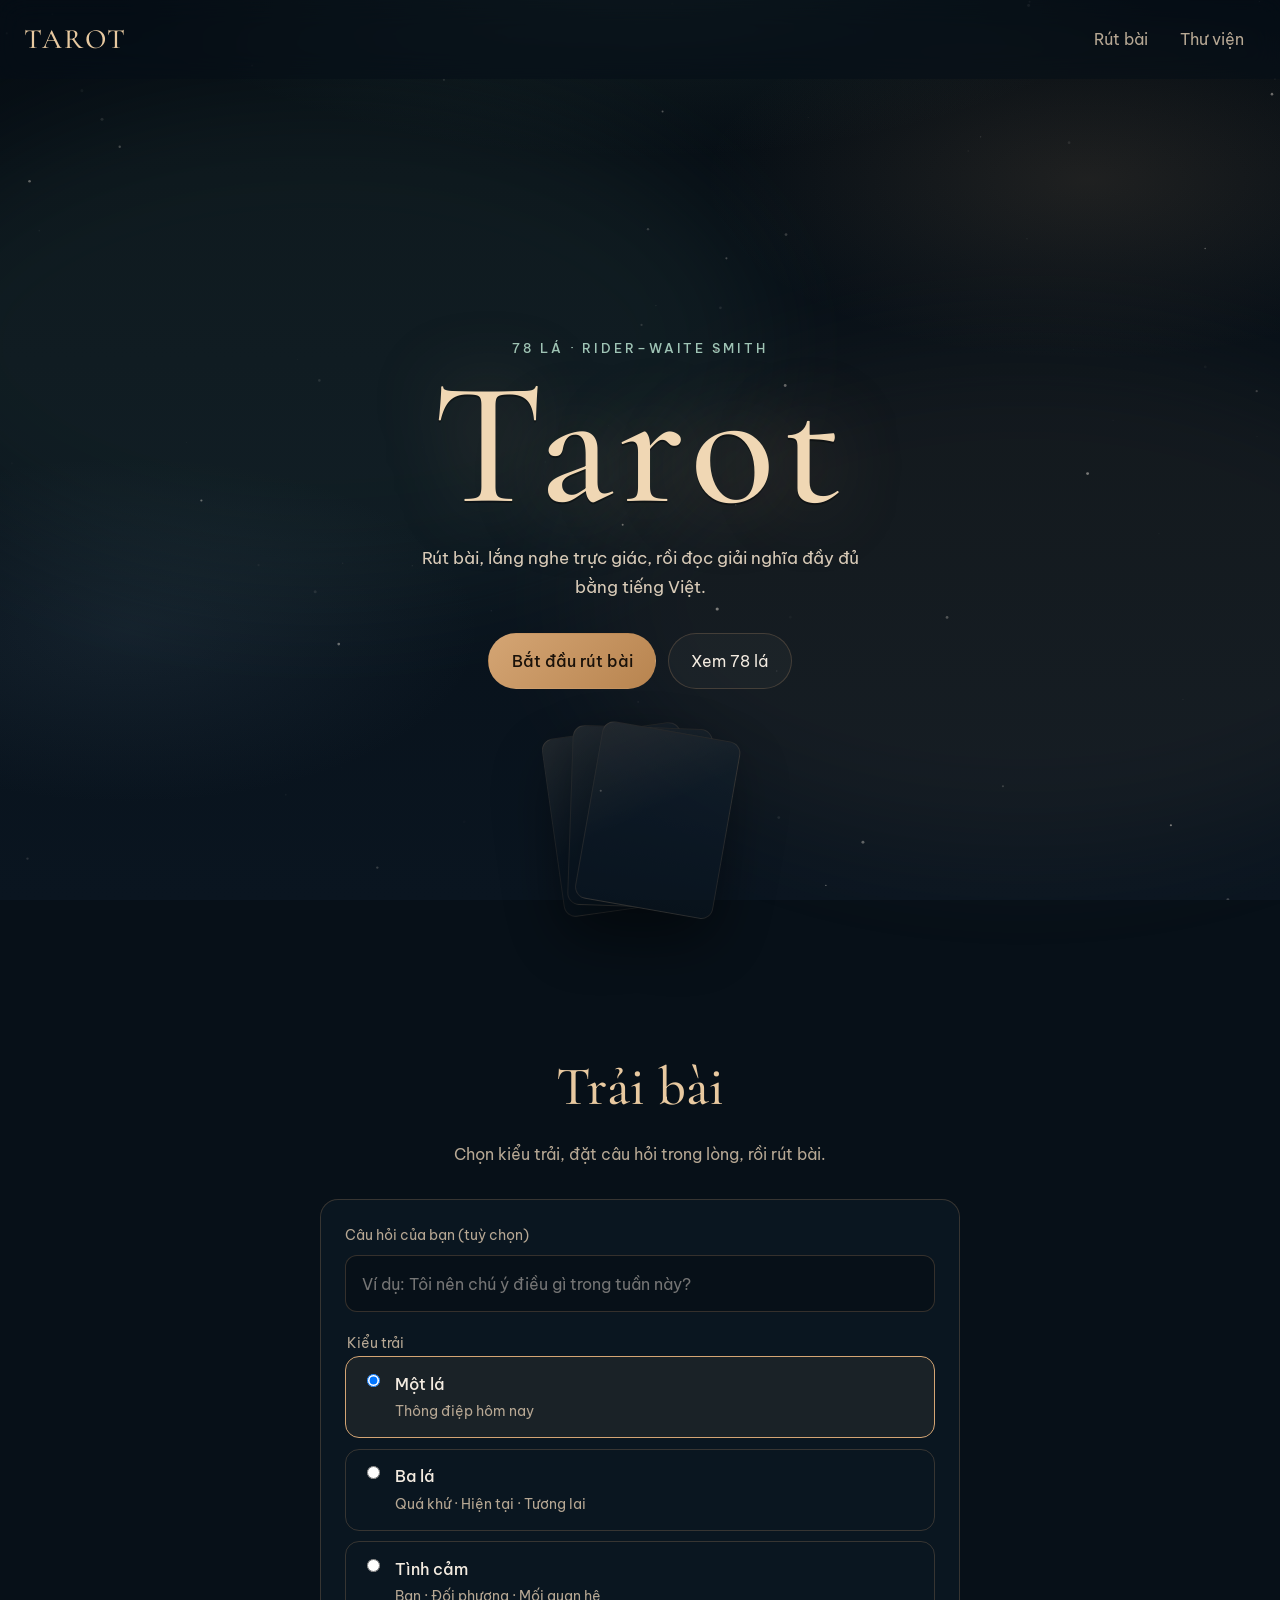
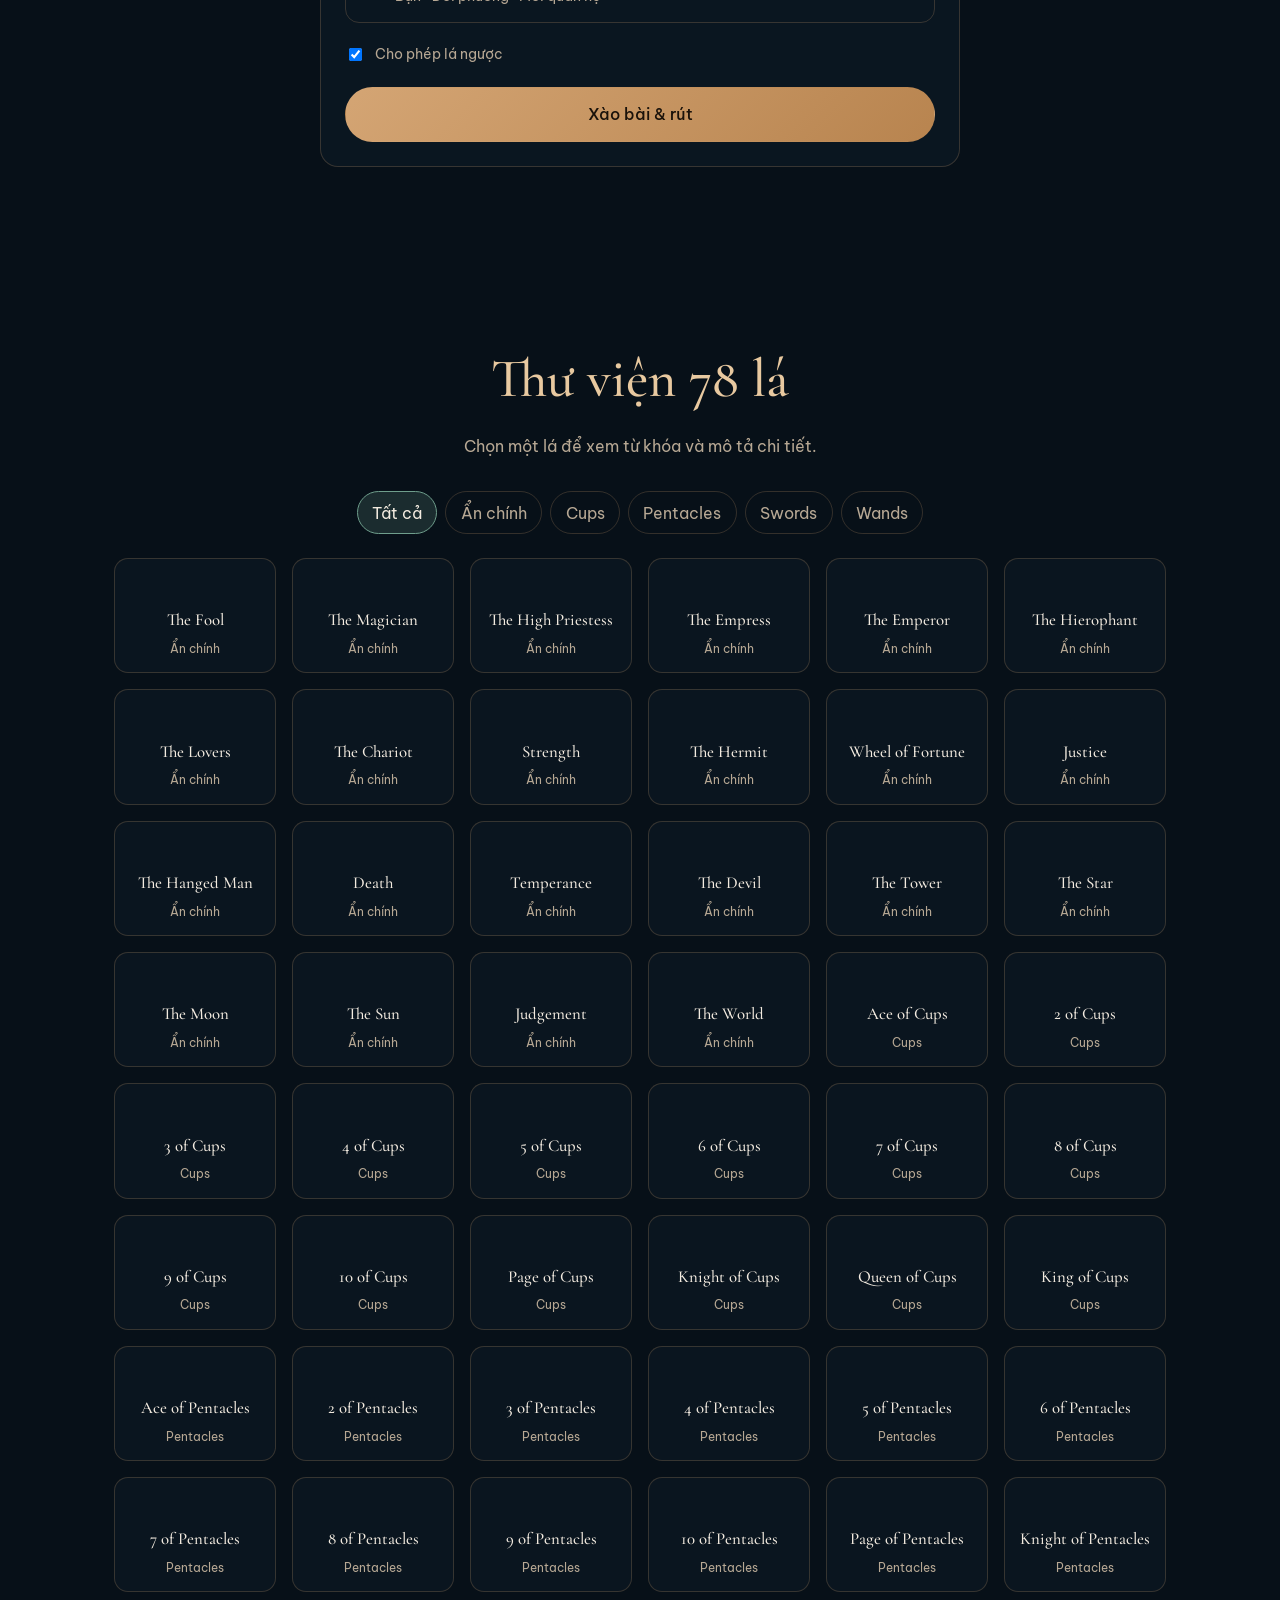
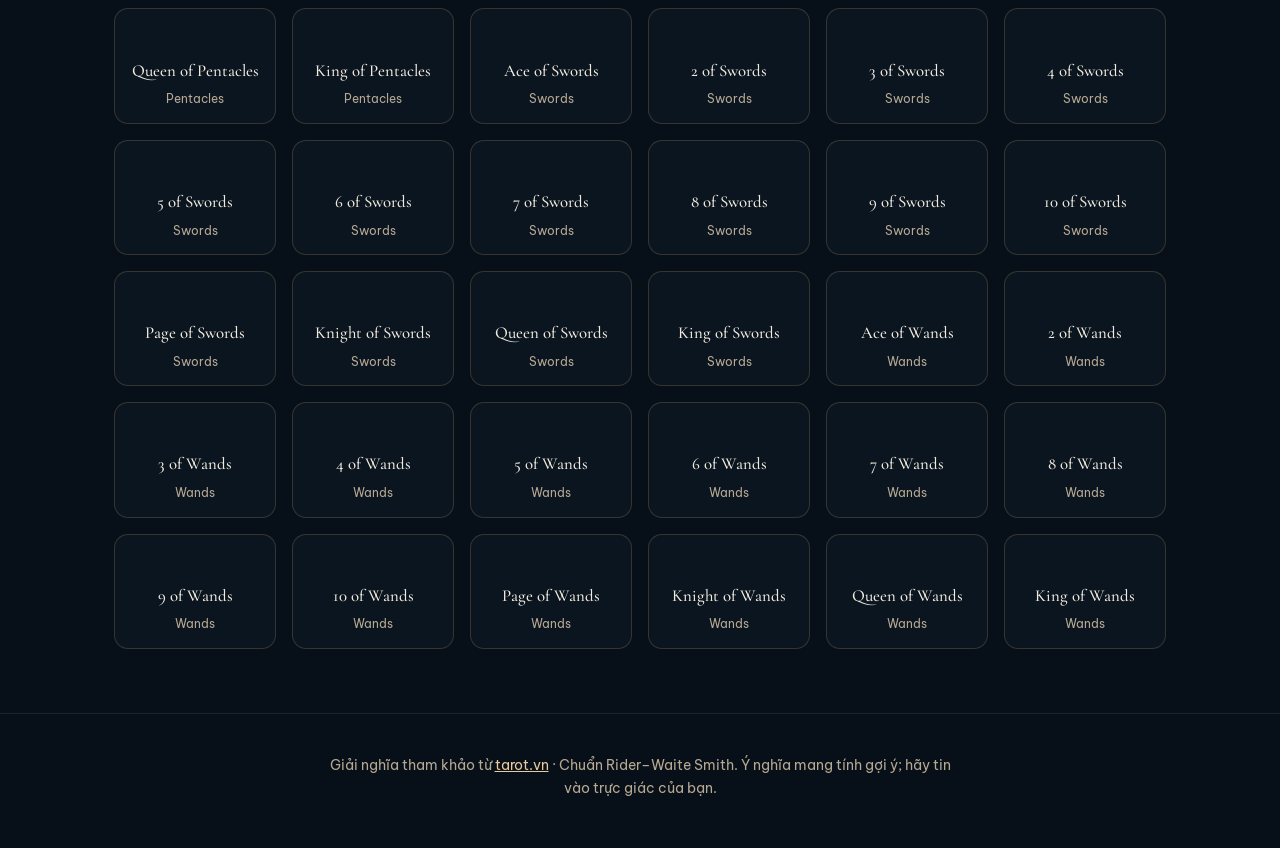
==== public/index.html @ 419d76ab "Add Tarot draw app with Vietnamese meanings from tarot.vn Static site for 1/3-card and love spreads," ====
<!DOCTYPE html>
<html lang="vi">
  <head>
    <meta charset="UTF-8" />
    <meta name="viewport" content="width=device-width, initial-scale=1" />
    <title>Tarot — Rút Bài & Giải Nghĩa</title>
    <meta
      name="description"
      content="Rút bài Tarot trực tuyến và xem giải nghĩa 78 lá theo chuẩn Rider–Waite, tiếng Việt."
    />
    <link rel="preconnect" href="https://fonts.googleapis.com" />
    <link rel="preconnect" href="https://fonts.gstatic.com" crossorigin />
    <link
      href="https://fonts.googleapis.com/css2?family=Be+Vietnam+Pro:ital,wght@0,300;0,400;0,500;0,600;1,400&family=Cormorant+Garamond:ital,wght@0,400;0,500;0,600;1,400;1,500&display=swap"
      rel="stylesheet"
    />
    <link rel="stylesheet" href="./styles.css" />
  </head>
  <body>
    <div class="atmosphere" aria-hidden="true">
      <div class="mist mist-a"></div>
      <div class="mist mist-b"></div>
      <canvas id="stars" class="stars"></canvas>
    </div>

    <header class="site-header">
      <a class="brand" href="#">Tarot</a>
      <nav class="nav">
        <button type="button" class="nav-link" data-scroll="draw">Rút bài</button>
        <button type="button" class="nav-link" data-scroll="meanings">Thư viện</button>
      </nav>
    </header>

    <main>
      <section class="hero" id="top">
        <p class="hero-kicker">78 lá · Rider–Waite Smith</p>
        <h1 class="hero-brand">Tarot</h1>
        <p class="hero-lead">
          Rút bài, lắng nghe trực giác, rồi đọc giải nghĩa đầy đủ bằng tiếng Việt.
        </p>
        <div class="hero-actions">
          <button type="button" class="btn btn-primary" data-scroll="draw">
            Bắt đầu rút bài
          </button>
          <button type="button" class="btn btn-ghost" data-scroll="meanings">
            Xem 78 lá
          </button>
        </div>
        <div class="hero-deck" aria-hidden="true">
          <span class="deck-card c1"></span>
          <span class="deck-card c2"></span>
          <span class="deck-card c3"></span>
        </div>
      </section>

      <section class="draw-section" id="draw">
        <div class="section-head">
          <h2>Trải bài</h2>
          <p>Chọn kiểu trải, đặt câu hỏi trong lòng, rồi rút bài.</p>
        </div>

        <form class="draw-form" id="draw-form">
          <label class="field">
            <span>Câu hỏi của bạn (tuỳ chọn)</span>
            <input
              type="text"
              id="question"
              name="question"
              placeholder="Ví dụ: Tôi nên chú ý điều gì trong tuần này?"
              autocomplete="off"
            />
          </label>

          <fieldset class="spread-picker">
            <legend>Kiểu trải</legend>
            <label class="spread-option">
              <input type="radio" name="spread" value="1" checked />
              <span>
                <strong>Một lá</strong>
                <em>Thông điệp hôm nay</em>
              </span>
            </label>
            <label class="spread-option">
              <input type="radio" name="spread" value="3" />
              <span>
                <strong>Ba lá</strong>
                <em>Quá khứ · Hiện tại · Tương lai</em>
              </span>
            </label>
            <label class="spread-option">
              <input type="radio" name="spread" value="love" />
              <span>
                <strong>Tình cảm</strong>
                <em>Bạn · Đối phương · Mối quan hệ</em>
              </span>
            </label>
          </fieldset>

          <label class="toggle">
            <input type="checkbox" id="allow-reversed" checked />
            <span>Cho phép lá ngược</span>
          </label>

          <button type="submit" class="btn btn-primary btn-wide" id="draw-btn">
            Xào bài & rút
          </button>
        </form>

        <div class="reading" id="reading" hidden>
          <div class="reading-meta">
            <p class="reading-question" id="reading-question"></p>
            <button type="button" class="btn btn-ghost" id="redraw-btn">Rút lại</button>
          </div>
          <div class="cards-row" id="cards-row"></div>
          <div class="interpretation" id="interpretation"></div>
        </div>
      </section>

      <section class="library-section" id="meanings">
        <div class="section-head">
          <h2>Thư viện 78 lá</h2>
          <p>Chọn một lá để xem từ khóa và mô tả chi tiết.</p>
        </div>
        <div class="library-filters">
          <button type="button" class="chip active" data-filter="all">Tất cả</button>
          <button type="button" class="chip" data-filter="major">Ẩn chính</button>
          <button type="button" class="chip" data-filter="Cups">Cups</button>
          <button type="button" class="chip" data-filter="Pentacles">Pentacles</button>
          <button type="button" class="chip" data-filter="Swords">Swords</button>
          <button type="button" class="chip" data-filter="Wands">Wands</button>
        </div>
        <div class="library-grid" id="library-grid"></div>
      </section>
    </main>

    <dialog class="card-dialog" id="card-dialog">
      <div class="dialog-inner" id="dialog-inner"></div>
      <form method="dialog">
        <button class="dialog-close" aria-label="Đóng">×</button>
      </form>
    </dialog>

    <footer class="site-footer">
      <p>
        Giải nghĩa tham khảo từ
        <a href="https://tarot.vn/giai-y-nghia-78-la-bai-tarot/" target="_blank" rel="noopener"
          >tarot.vn</a
        >
        · Chuẩn Rider–Waite Smith. Ý nghĩa mang tính gợi ý; hãy tin vào trực giác của bạn.
      </p>
    </footer>

    <script src="./app.js" type="module"></script>
  </body>
</html>
---- public/styles.css ----
:root {
  --bg: #071018;
  --bg-elevated: #0d1a24;
  --ink: #f3ebe0;
  --ink-muted: #b7a894;
  --gold: #d4a574;
  --gold-soft: #e8c9a0;
  --jade: #6f9e8c;
  --line: rgba(212, 165, 116, 0.22);
  --danger: #c47a6a;
  --shadow: 0 24px 60px rgba(0, 0, 0, 0.45);
  --font-display: "Cormorant Garamond", Georgia, serif;
  --font-body: "Be Vietnam Pro", system-ui, sans-serif;
  --radius: 18px;
}

*,
*::before,
*::after {
  box-sizing: border-box;
}

html {
  scroll-behavior: smooth;
}

body {
  margin: 0;
  min-height: 100vh;
  color: var(--ink);
  font-family: var(--font-body);
  font-weight: 400;
  line-height: 1.65;
  background: var(--bg);
  overflow-x: hidden;
}

a {
  color: var(--gold-soft);
}

button,
input {
  font: inherit;
}

.atmosphere {
  position: fixed;
  inset: 0;
  z-index: -1;
  pointer-events: none;
  background:
    radial-gradient(ellipse 80% 50% at 50% -10%, rgba(111, 158, 140, 0.18), transparent 55%),
    radial-gradient(ellipse 60% 40% at 85% 20%, rgba(212, 165, 116, 0.12), transparent 50%),
    radial-gradient(ellipse 50% 35% at 10% 70%, rgba(90, 120, 140, 0.14), transparent 55%),
    linear-gradient(180deg, #050c12 0%, #071018 40%, #0a1520 100%);
}

.mist {
  position: absolute;
  width: 70vmax;
  height: 40vmax;
  border-radius: 50%;
  filter: blur(60px);
  opacity: 0.35;
  animation: drift 22s ease-in-out infinite alternate;
}

.mist-a {
  top: 10%;
  left: -10%;
  background: rgba(111, 158, 140, 0.25);
}

.mist-b {
  right: -15%;
  bottom: 5%;
  background: rgba(212, 165, 116, 0.18);
  animation-delay: -8s;
}

.stars {
  position: absolute;
  inset: 0;
  width: 100%;
  height: 100%;
  opacity: 0.7;
}

@keyframes drift {
  from {
    transform: translate(0, 0) scale(1);
  }
  to {
    transform: translate(4%, 6%) scale(1.08);
  }
}

.site-header {
  position: sticky;
  top: 0;
  z-index: 20;
  display: flex;
  align-items: center;
  justify-content: space-between;
  padding: 1rem 1.5rem;
  backdrop-filter: blur(14px);
  background: rgba(7, 16, 24, 0.55);
  border-bottom: 1px solid transparent;
}

.brand {
  font-family: var(--font-display);
  font-size: 1.75rem;
  font-weight: 500;
  letter-spacing: 0.08em;
  text-decoration: none;
  color: var(--gold-soft);
  text-transform: uppercase;
}

.nav {
  display: flex;
  gap: 0.5rem;
}

.nav-link {
  background: none;
  border: none;
  color: var(--ink-muted);
  cursor: pointer;
  padding: 0.4rem 0.75rem;
}

.nav-link:hover {
  color: var(--ink);
}

.hero {
  min-height: min(100vh, 920px);
  display: grid;
  align-content: center;
  justify-items: center;
  text-align: center;
  padding: 4rem 1.5rem 6rem;
  position: relative;
}

.hero-kicker {
  margin: 0;
  color: #9fc4b5;
  letter-spacing: 0.22em;
  text-transform: uppercase;
  font-size: 0.82rem;
  font-weight: 500;
  animation: fade-up 0.9s ease both;
}

.hero-brand {
  margin: 0.4rem 0 0;
  font-family: var(--font-display);
  font-size: clamp(5.5rem, 20vw, 11rem);
  font-weight: 500;
  line-height: 0.9;
  letter-spacing: 0.04em;
  color: #f0d7b4;
  text-shadow:
    0 2px 0 rgba(0, 0, 0, 0.35),
    0 0 80px rgba(212, 165, 116, 0.35);
  animation: fade-up 1s 0.1s ease both;
}

.hero-lead {
  max-width: 28rem;
  margin: 1.25rem 0 0;
  color: #d9cbb8;
  font-size: 1.08rem;
  animation: fade-up 1s 0.2s ease both;
}

.hero-actions {
  display: flex;
  flex-wrap: wrap;
  gap: 0.75rem;
  justify-content: center;
  margin-top: 2rem;
  animation: fade-up 1s 0.3s ease both;
}

.hero-deck {
  position: absolute;
  bottom: 8%;
  width: 140px;
  height: 180px;
  opacity: 0.55;
  animation: float-deck 5s ease-in-out infinite;
}

.deck-card {
  position: absolute;
  inset: 0;
  border-radius: 12px;
  border: 1px solid var(--line);
  background:
    linear-gradient(145deg, rgba(212, 165, 116, 0.18), transparent 45%),
    linear-gradient(180deg, #132230, #0a1520);
  box-shadow: var(--shadow);
}

.deck-card.c1 {
  transform: rotate(-8deg) translateX(-18px);
}

.deck-card.c2 {
  transform: rotate(2deg);
}

.deck-card.c3 {
  transform: rotate(10deg) translateX(18px);
}

@keyframes float-deck {
  0%,
  100% {
    transform: translateY(0);
  }
  50% {
    transform: translateY(-10px);
  }
}

@keyframes fade-up {
  from {
    opacity: 0;
    transform: translateY(18px);
  }
  to {
    opacity: 1;
    transform: translateY(0);
  }
}

.btn {
  border: 1px solid var(--line);
  background: transparent;
  color: var(--ink);
  padding: 0.85rem 1.4rem;
  border-radius: 999px;
  cursor: pointer;
  transition: background 0.2s, border-color 0.2s, transform 0.2s;
}

.btn:hover {
  border-color: var(--gold);
  transform: translateY(-1px);
}

.btn-primary {
  background: linear-gradient(135deg, #d4a574, #b8844f);
  color: #1a120a;
  border-color: transparent;
  font-weight: 500;
}

.btn-primary:hover {
  filter: brightness(1.05);
}

.btn-ghost {
  background: rgba(255, 255, 255, 0.03);
}

.btn-wide {
  width: 100%;
}

.draw-section,
.library-section {
  padding: 4rem 1.5rem;
  max-width: 1100px;
  margin: 0 auto;
}

.section-head {
  text-align: center;
  margin-bottom: 2rem;
}

.section-head h2 {
  margin: 0;
  font-family: var(--font-display);
  font-size: clamp(2.4rem, 6vw, 3.4rem);
  font-weight: 500;
  color: var(--gold-soft);
}

.section-head p {
  margin: 0.5rem auto 0;
  max-width: 32rem;
  color: var(--ink-muted);
}

.draw-form {
  max-width: 640px;
  margin: 0 auto 2.5rem;
  padding: 1.5rem;
  border: 1px solid var(--line);
  border-radius: var(--radius);
  background: rgba(13, 26, 36, 0.72);
  backdrop-filter: blur(10px);
  display: grid;
  gap: 1.25rem;
}

.field {
  display: grid;
  gap: 0.45rem;
}

.field span,
.spread-picker legend,
.toggle span {
  color: var(--ink-muted);
  font-size: 0.9rem;
}

.field input {
  width: 100%;
  padding: 0.9rem 1rem;
  border-radius: 12px;
  border: 1px solid var(--line);
  background: rgba(0, 0, 0, 0.25);
  color: var(--ink);
  outline: none;
}

.field input:focus {
  border-color: var(--gold);
}

.spread-picker {
  border: none;
  margin: 0;
  padding: 0;
  display: grid;
  gap: 0.65rem;
}

.spread-option {
  display: grid;
  grid-template-columns: auto 1fr;
  gap: 0.75rem;
  align-items: start;
  padding: 0.85rem 1rem;
  border: 1px solid var(--line);
  border-radius: 14px;
  cursor: pointer;
  transition: border-color 0.2s, background 0.2s;
}

.spread-option:has(input:checked) {
  border-color: var(--gold);
  background: rgba(212, 165, 116, 0.08);
}

.spread-option strong {
  display: block;
  font-weight: 500;
}

.spread-option em {
  color: var(--ink-muted);
  font-style: normal;
  font-size: 0.88rem;
}

.toggle {
  display: flex;
  align-items: center;
  gap: 0.6rem;
  cursor: pointer;
}

.reading[hidden] {
  display: none;
}

.reading-meta {
  display: flex;
  flex-wrap: wrap;
  gap: 1rem;
  justify-content: space-between;
  align-items: center;
  margin-bottom: 1.5rem;
}

.reading-question {
  margin: 0;
  font-family: var(--font-display);
  font-size: 1.5rem;
  font-style: italic;
  color: var(--gold-soft);
}

.cards-row {
  display: flex;
  flex-wrap: wrap;
  gap: 1.25rem;
  justify-content: center;
  margin-bottom: 2rem;
}

.drawn-card {
  width: min(180px, 42vw);
  text-align: center;
  cursor: pointer;
  background: none;
  border: none;
  color: inherit;
  padding: 0;
}

.drawn-card .position {
  margin: 0 0 0.6rem;
  font-size: 0.78rem;
  letter-spacing: 0.14em;
  text-transform: uppercase;
  color: var(--jade);
}

.card-stage {
  perspective: 1000px;
  height: 300px;
}

.card-flip {
  position: relative;
  width: 100%;
  height: 100%;
  transform-style: preserve-3d;
  transition: transform 0.9s cubic-bezier(0.2, 0.8, 0.2, 1);
}

.drawn-card.is-revealed .card-flip {
  transform: rotateY(180deg);
}

.drawn-card.is-reversed.is-revealed .card-face.front img,
.drawn-card.is-reversed.is-revealed .card-face.front .card-fallback {
  transform: rotate(180deg);
}

.card-face {
  position: absolute;
  inset: 0;
  backface-visibility: hidden;
  border-radius: 14px;
  overflow: hidden;
  border: 1px solid var(--line);
  box-shadow: var(--shadow);
}

.card-face.back {
  background:
    radial-gradient(circle at 50% 30%, rgba(212, 165, 116, 0.22), transparent 55%),
    linear-gradient(160deg, #1a2d3c, #0b1620 70%);
  display: grid;
  place-items: center;
}

.card-face.back::after {
  content: "✦";
  font-size: 2rem;
  color: var(--gold);
  opacity: 0.7;
}

.card-face.front {
  transform: rotateY(180deg);
  background: #101820;
  display: grid;
  place-items: center;
}

.card-face.front img {
  width: 100%;
  height: 100%;
  object-fit: cover;
  display: block;
}

.card-fallback {
  width: 100%;
  height: 100%;
  display: grid;
  place-items: center;
  padding: 1rem;
  text-align: center;
  font-family: var(--font-display);
  font-size: 1.4rem;
  color: var(--gold-soft);
  background: linear-gradient(180deg, #162433, #0c151e);
}

.drawn-card .card-name {
  margin: 0.75rem 0 0.15rem;
  font-family: var(--font-display);
  font-size: 1.25rem;
}

.drawn-card .card-orient {
  margin: 0;
  font-size: 0.85rem;
  color: var(--ink-muted);
}

.drawn-card.is-active {
  outline: none;
}

.drawn-card.is-active .card-face {
  border-color: var(--gold);
  box-shadow: 0 0 0 1px var(--gold), var(--shadow);
}

.interpretation {
  border: 1px solid var(--line);
  border-radius: var(--radius);
  background: rgba(13, 26, 36, 0.8);
  padding: 1.5rem;
  animation: fade-up 0.6s ease both;
}

.interp-header {
  display: flex;
  flex-wrap: wrap;
  gap: 1rem;
  align-items: flex-start;
  margin-bottom: 1rem;
}

.interp-header img {
  width: 72px;
  height: auto;
  border-radius: 8px;
  border: 1px solid var(--line);
}

.interp-header h3 {
  margin: 0;
  font-family: var(--font-display);
  font-size: 2rem;
  font-weight: 500;
  color: var(--gold-soft);
}

.interp-header .badge {
  display: inline-block;
  margin-top: 0.35rem;
  padding: 0.2rem 0.6rem;
  border-radius: 999px;
  border: 1px solid var(--line);
  font-size: 0.78rem;
  color: var(--ink-muted);
}

.keywords {
  display: flex;
  flex-wrap: wrap;
  gap: 0.4rem;
  margin: 0.75rem 0 1.25rem;
}

.keyword {
  padding: 0.25rem 0.65rem;
  border-radius: 999px;
  border: 1px solid var(--line);
  color: var(--gold-soft);
  font-size: 0.82rem;
}

.tabs {
  display: flex;
  flex-wrap: wrap;
  gap: 0.4rem;
  margin-bottom: 1rem;
}

.tab {
  border: 1px solid var(--line);
  background: transparent;
  color: var(--ink-muted);
  padding: 0.45rem 0.8rem;
  border-radius: 999px;
  cursor: pointer;
}

.tab.active {
  color: #1a120a;
  background: var(--gold);
  border-color: transparent;
}

.tab-panel {
  color: var(--ink);
  white-space: pre-wrap;
}

.tab-panel[hidden] {
  display: none;
}

.actions-block {
  margin-top: 1.25rem;
  padding-top: 1rem;
  border-top: 1px solid var(--line);
}

.actions-block h4 {
  margin: 0 0 0.5rem;
  font-family: var(--font-display);
  font-size: 1.3rem;
  color: var(--gold-soft);
  font-weight: 500;
}

.actions-block ul {
  margin: 0 0 0.85rem;
  padding-left: 1.1rem;
  color: var(--ink-muted);
}

.source-link {
  display: inline-block;
  margin-top: 1rem;
  font-size: 0.85rem;
  color: var(--ink-muted);
}

.library-filters {
  display: flex;
  flex-wrap: wrap;
  gap: 0.5rem;
  justify-content: center;
  margin-bottom: 1.5rem;
}

.chip {
  border: 1px solid var(--line);
  background: transparent;
  color: var(--ink-muted);
  padding: 0.45rem 0.9rem;
  border-radius: 999px;
  cursor: pointer;
}

.chip.active {
  background: rgba(111, 158, 140, 0.2);
  color: var(--ink);
  border-color: var(--jade);
}

.library-grid {
  display: grid;
  grid-template-columns: repeat(auto-fill, minmax(140px, 1fr));
  gap: 1rem;
}

.lib-card {
  border: 1px solid var(--line);
  border-radius: 14px;
  background: rgba(13, 26, 36, 0.65);
  padding: 0.75rem;
  cursor: pointer;
  text-align: center;
  color: inherit;
  transition: transform 0.2s, border-color 0.2s;
}

.lib-card:hover {
  transform: translateY(-3px);
  border-color: var(--gold);
}

.lib-card img {
  width: 100%;
  max-height: 160px;
  object-fit: contain;
  border-radius: 8px;
  background: #0a1218;
}

.lib-card strong {
  display: block;
  margin-top: 0.55rem;
  font-family: var(--font-display);
  font-size: 1.05rem;
  font-weight: 500;
}

.lib-card span {
  color: var(--ink-muted);
  font-size: 0.75rem;
}

.card-dialog {
  border: 1px solid var(--line);
  border-radius: var(--radius);
  background: #0d1a24;
  color: var(--ink);
  padding: 0;
  width: min(720px, calc(100vw - 2rem));
  max-height: calc(100vh - 2rem);
  overflow: auto;
  box-shadow: var(--shadow);
}

.card-dialog::backdrop {
  background: rgba(0, 0, 0, 0.65);
}

.dialog-inner {
  padding: 1.5rem;
}

.dialog-close {
  position: absolute;
  top: 0.6rem;
  right: 0.8rem;
  border: none;
  background: none;
  color: var(--ink-muted);
  font-size: 1.6rem;
  cursor: pointer;
}

.card-dialog {
  position: relative;
}

.site-footer {
  padding: 2.5rem 1.5rem 3rem;
  text-align: center;
  color: var(--ink-muted);
  font-size: 0.88rem;
  border-top: 1px solid rgba(212, 165, 116, 0.12);
}

.site-footer p {
  max-width: 40rem;
  margin: 0 auto;
}

.shuffling #draw-btn {
  pointer-events: none;
  opacity: 0.75;
}

@media (max-width: 640px) {
  .card-stage {
    height: 250px;
  }

  .interp-header h3 {
    font-size: 1.6rem;
  }

  .hero {
    min-height: 100svh;
    padding-bottom: 5rem;
  }
}
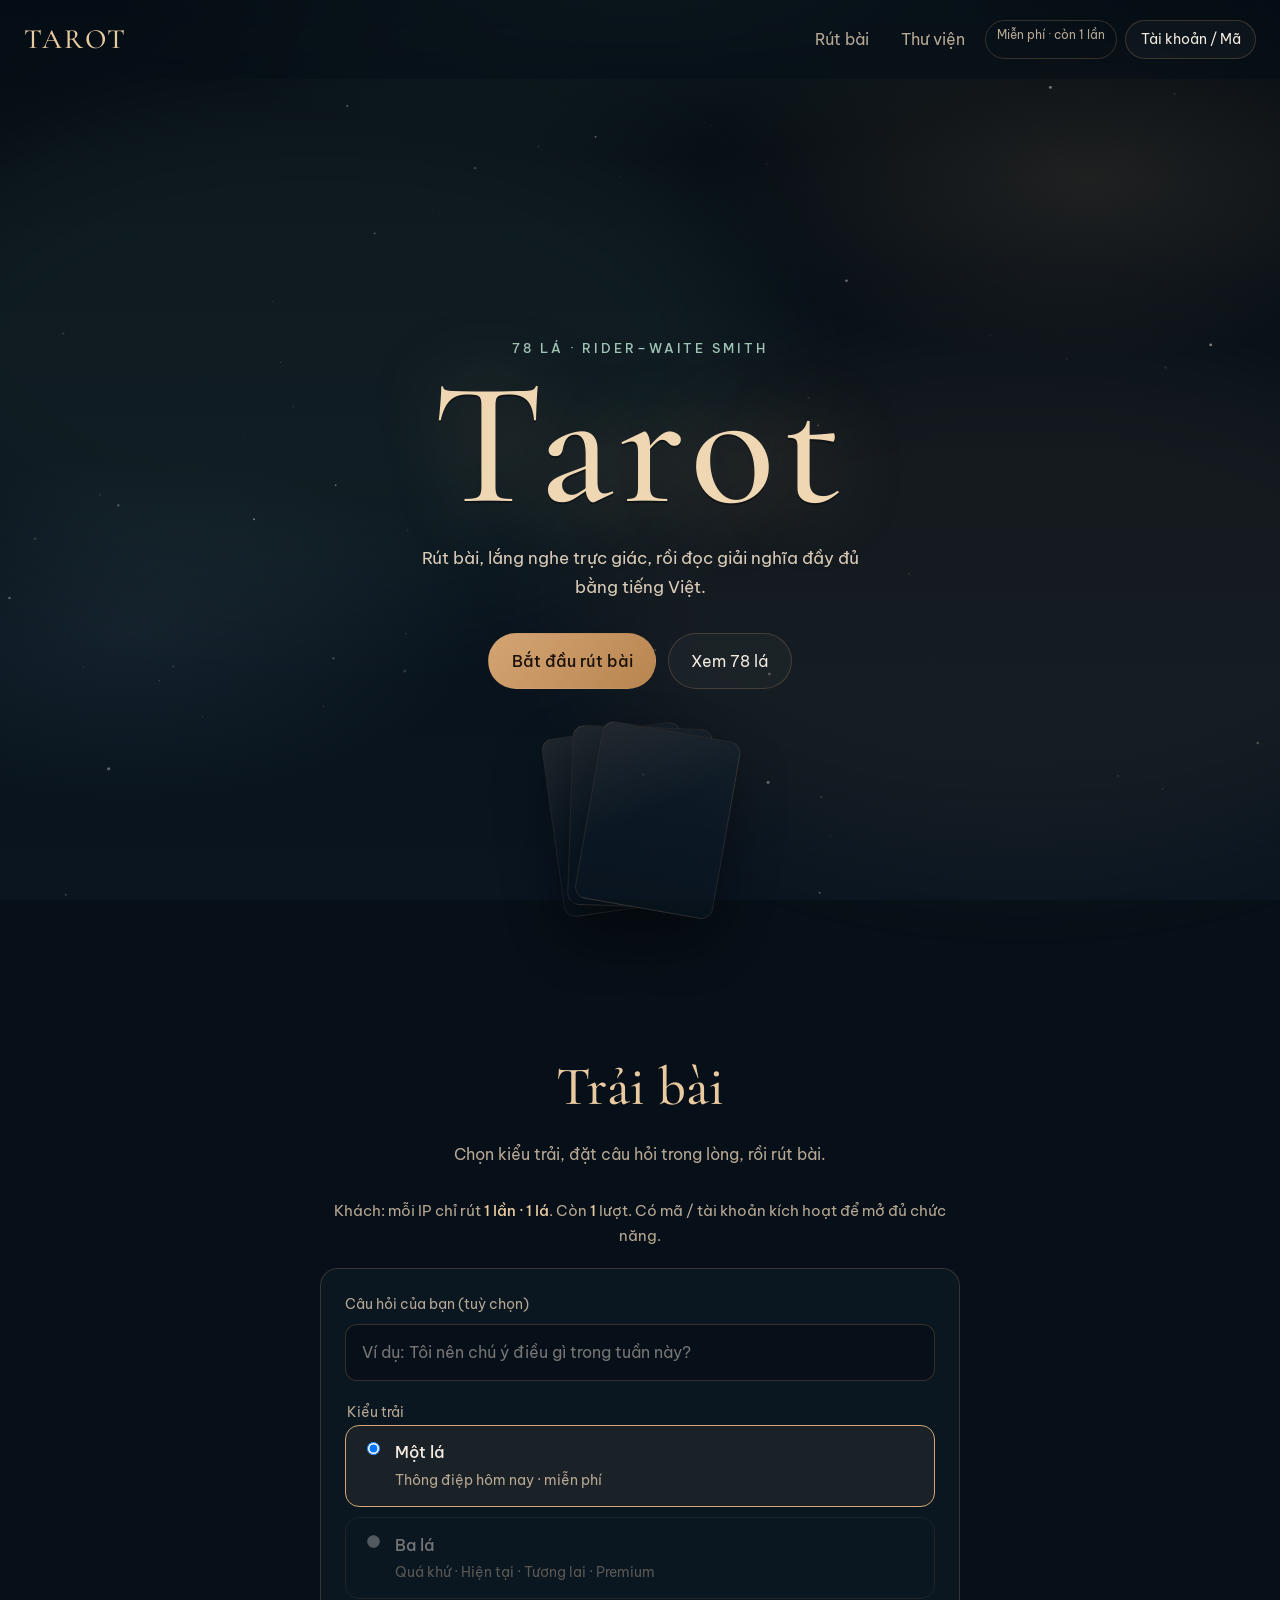
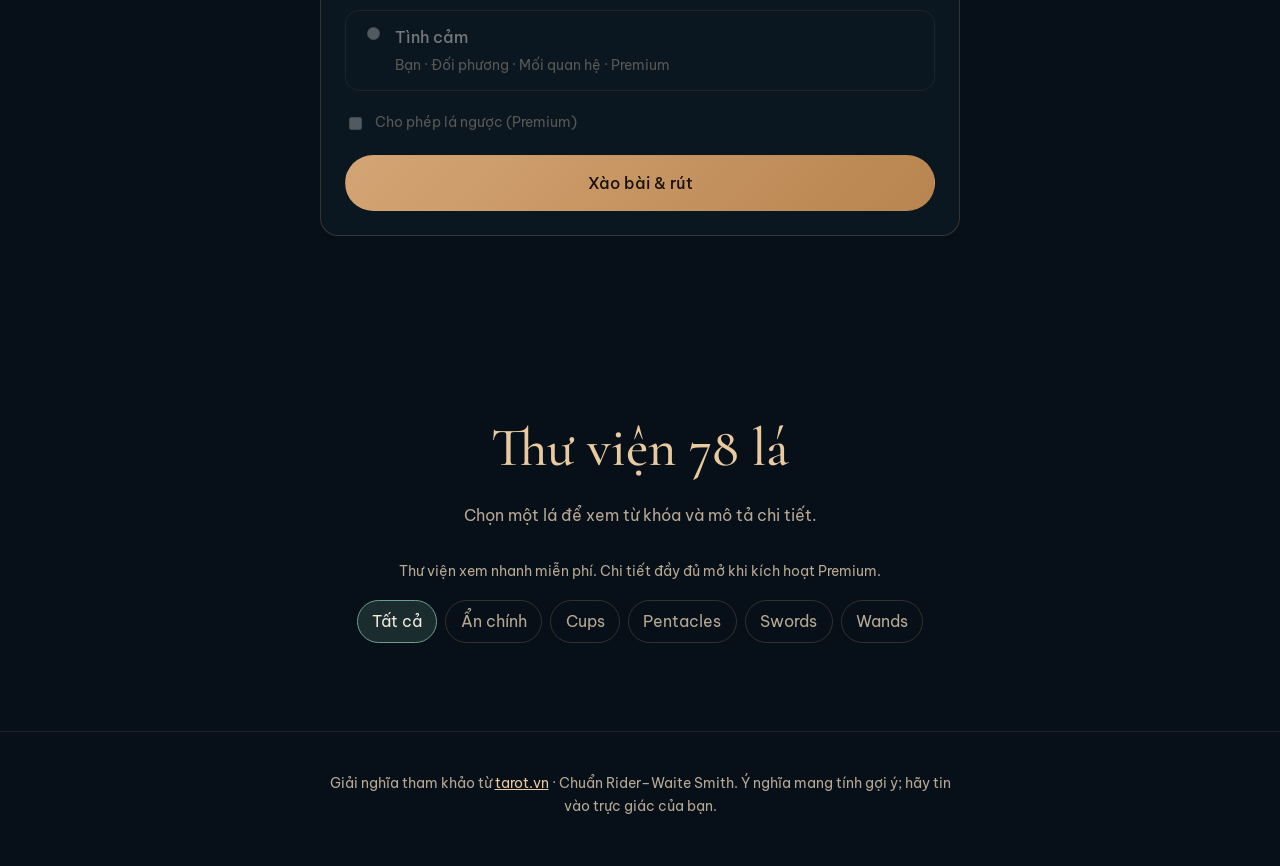
==== commit d8040373: "Add freemium access: IP draw limit and activation codes Guests get one free single-card draw per IP;" ====
--- a/public/index.html
+++ b/public/index.html
@@ -28,6 +28,8 @@
       <nav class="nav">
         <button type="button" class="nav-link" data-scroll="draw">Rút bài</button>
         <button type="button" class="nav-link" data-scroll="meanings">Thư viện</button>
+        <span class="access-badge" id="access-badge">Miễn phí · 1 lần/IP</span>
+        <button type="button" class="btn btn-ghost btn-sm" id="open-access">Tài khoản / Mã</button>
       </nav>
     </header>
 
@@ -59,6 +61,11 @@
           <p>Chọn kiểu trải, đặt câu hỏi trong lòng, rồi rút bài.</p>
         </div>
 
+        <p class="access-note" id="access-note">
+          Khách (không đăng nhập): mỗi IP chỉ rút <strong>1 lần · 1 lá</strong>. Có mã hoặc tài khoản
+          kích hoạt để rút không giới hạn và mở trải bài nâng cao.
+        </p>
+
         <form class="draw-form" id="draw-form">
           <label class="field">
             <span>Câu hỏi của bạn (tuỳ chọn)</span>
@@ -77,28 +84,28 @@
               <input type="radio" name="spread" value="1" checked />
               <span>
                 <strong>Một lá</strong>
-                <em>Thông điệp hôm nay</em>
+                <em>Thông điệp hôm nay · miễn phí</em>
               </span>
             </label>
-            <label class="spread-option">
+            <label class="spread-option premium-only">
               <input type="radio" name="spread" value="3" />
               <span>
                 <strong>Ba lá</strong>
-                <em>Quá khứ · Hiện tại · Tương lai</em>
+                <em>Quá khứ · Hiện tại · Tương lai · Premium</em>
               </span>
             </label>
-            <label class="spread-option">
+            <label class="spread-option premium-only">
               <input type="radio" name="spread" value="love" />
               <span>
                 <strong>Tình cảm</strong>
-                <em>Bạn · Đối phương · Mối quan hệ</em>
+                <em>Bạn · Đối phương · Mối quan hệ · Premium</em>
               </span>
             </label>
           </fieldset>
 
-          <label class="toggle">
-            <input type="checkbox" id="allow-reversed" checked />
-            <span>Cho phép lá ngược</span>
+          <label class="toggle premium-only">
+            <input type="checkbox" id="allow-reversed" />
+            <span>Cho phép lá ngược (Premium)</span>
           </label>
 
           <button type="submit" class="btn btn-primary btn-wide" id="draw-btn">
@@ -138,6 +145,57 @@
       <form method="dialog">
         <button class="dialog-close" aria-label="Đóng">×</button>
       </form>
+    </dialog>
+
+    <dialog class="card-dialog access-dialog" id="access-dialog">
+      <form method="dialog">
+        <button class="dialog-close" aria-label="Đóng">×</button>
+      </form>
+      <div class="dialog-inner">
+        <h3 class="access-title">Tài khoản & mã kích hoạt</h3>
+        <p class="access-desc" id="access-dialog-status">Đang tải trạng thái…</p>
+
+        <div class="access-tabs" role="tablist">
+          <button type="button" class="tab active" data-access-tab="code">Mã kích hoạt</button>
+          <button type="button" class="tab" data-access-tab="login">Đăng nhập</button>
+          <button type="button" class="tab" data-access-tab="register">Đăng ký</button>
+        </div>
+
+        <form class="access-panel" id="panel-code" data-panel="code">
+          <label class="field">
+            <span>Mã kích hoạt</span>
+            <input type="text" id="activate-code" placeholder="VD: TAROT-VIP-2026" autocomplete="off" />
+          </label>
+          <button type="submit" class="btn btn-primary btn-wide">Kích hoạt</button>
+        </form>
+
+        <form class="access-panel" id="panel-login" data-panel="login" hidden>
+          <label class="field">
+            <span>Email</span>
+            <input type="email" id="login-email" autocomplete="username" />
+          </label>
+          <label class="field">
+            <span>Mật khẩu</span>
+            <input type="password" id="login-password" autocomplete="current-password" />
+          </label>
+          <button type="submit" class="btn btn-primary btn-wide">Đăng nhập</button>
+        </form>
+
+        <form class="access-panel" id="panel-register" data-panel="register" hidden>
+          <label class="field">
+            <span>Email</span>
+            <input type="email" id="register-email" autocomplete="username" />
+          </label>
+          <label class="field">
+            <span>Mật khẩu (tối thiểu 6 ký tự)</span>
+            <input type="password" id="register-password" autocomplete="new-password" />
+          </label>
+          <button type="submit" class="btn btn-primary btn-wide">Tạo tài khoản</button>
+        </form>
+
+        <p class="access-feedback" id="access-feedback" hidden></p>
+        <button type="button" class="btn btn-ghost btn-wide" id="logout-btn" hidden>Đăng xuất</button>
+      </div>
     </dialog>
 
     <footer class="site-footer">
--- a/public/styles.css
+++ b/public/styles.css
@@ -270,8 +270,109 @@
   background: rgba(255, 255, 255, 0.03);
 }
 
-.btn-wide {
-  width: 100%;
+.btn-sm {
+  padding: 0.45rem 0.9rem;
+  font-size: 0.85rem;
+}
+
+.access-badge {
+  display: none;
+  padding: 0.3rem 0.7rem;
+  border-radius: 999px;
+  border: 1px solid var(--line);
+  color: var(--ink-muted);
+  font-size: 0.78rem;
+}
+
+@media (min-width: 720px) {
+  .access-badge {
+    display: inline-block;
+  }
+}
+
+.access-badge.is-premium {
+  color: #1a120a;
+  background: var(--gold);
+  border-color: transparent;
+}
+
+.access-note {
+  max-width: 640px;
+  margin: 0 auto 1.25rem;
+  text-align: center;
+  color: var(--ink-muted);
+  font-size: 0.92rem;
+}
+
+.access-note strong {
+  color: var(--gold-soft);
+  font-weight: 500;
+}
+
+.spread-option.premium-only.is-locked,
+.toggle.premium-only.is-locked {
+  opacity: 0.45;
+  pointer-events: none;
+  position: relative;
+}
+
+.access-dialog .access-title {
+  margin: 0 0 0.35rem;
+  font-family: var(--font-display);
+  font-size: 1.8rem;
+  color: var(--gold-soft);
+  font-weight: 500;
+}
+
+.access-desc {
+  margin: 0 0 1rem;
+  color: var(--ink-muted);
+  font-size: 0.92rem;
+}
+
+.access-tabs {
+  display: flex;
+  flex-wrap: wrap;
+  gap: 0.4rem;
+  margin-bottom: 1rem;
+}
+
+.access-panel {
+  display: grid;
+  gap: 0.85rem;
+}
+
+.access-feedback {
+  margin: 1rem 0 0;
+  padding: 0.75rem 0.9rem;
+  border-radius: 12px;
+  border: 1px solid var(--line);
+  font-size: 0.9rem;
+}
+
+.access-feedback.is-ok {
+  border-color: rgba(111, 158, 140, 0.5);
+  color: #b7d7c8;
+}
+
+.access-feedback.is-err {
+  border-color: rgba(196, 122, 106, 0.5);
+  color: #e0b0a4;
+}
+
+#logout-btn {
+  margin-top: 0.75rem;
+}
+
+.library-section.is-locked .lib-card {
+  position: relative;
+}
+
+.library-lock-hint {
+  text-align: center;
+  color: var(--ink-muted);
+  margin-bottom: 1rem;
+  font-size: 0.9rem;
 }
 
 .draw-section,
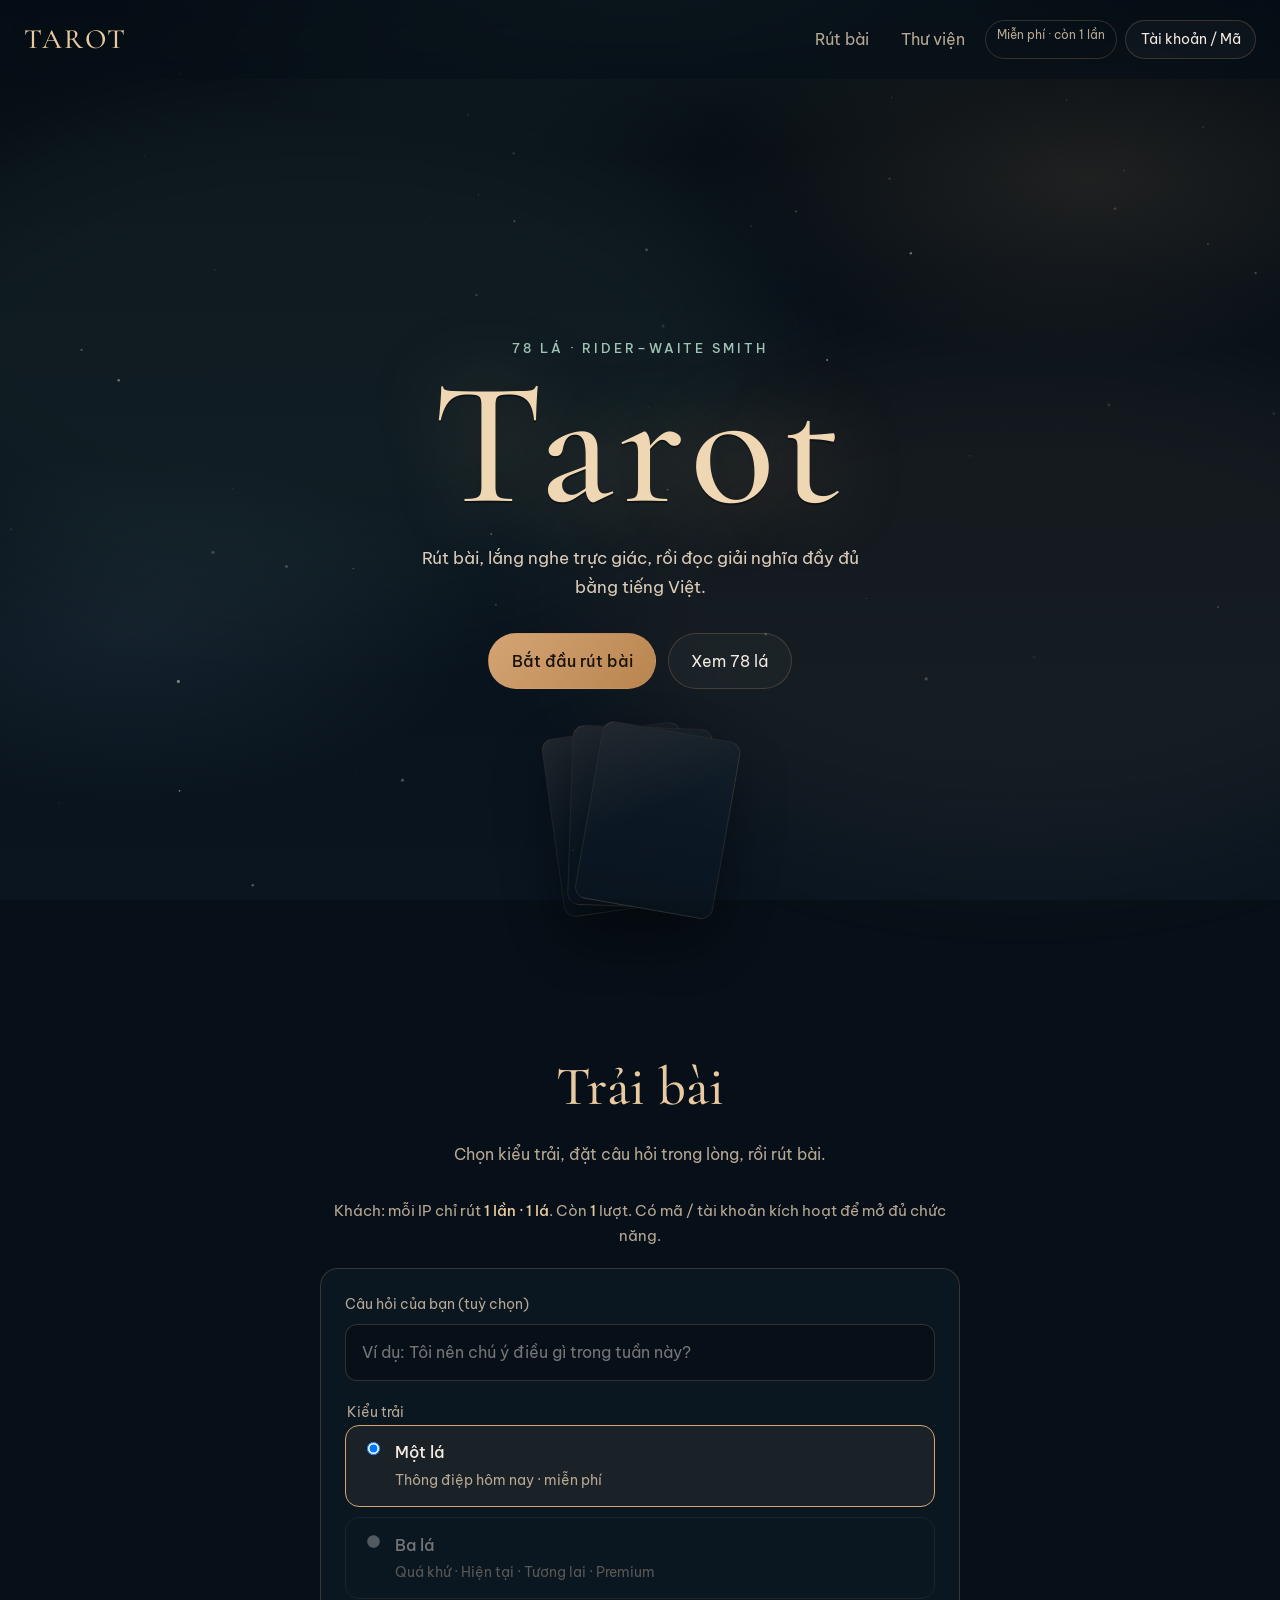
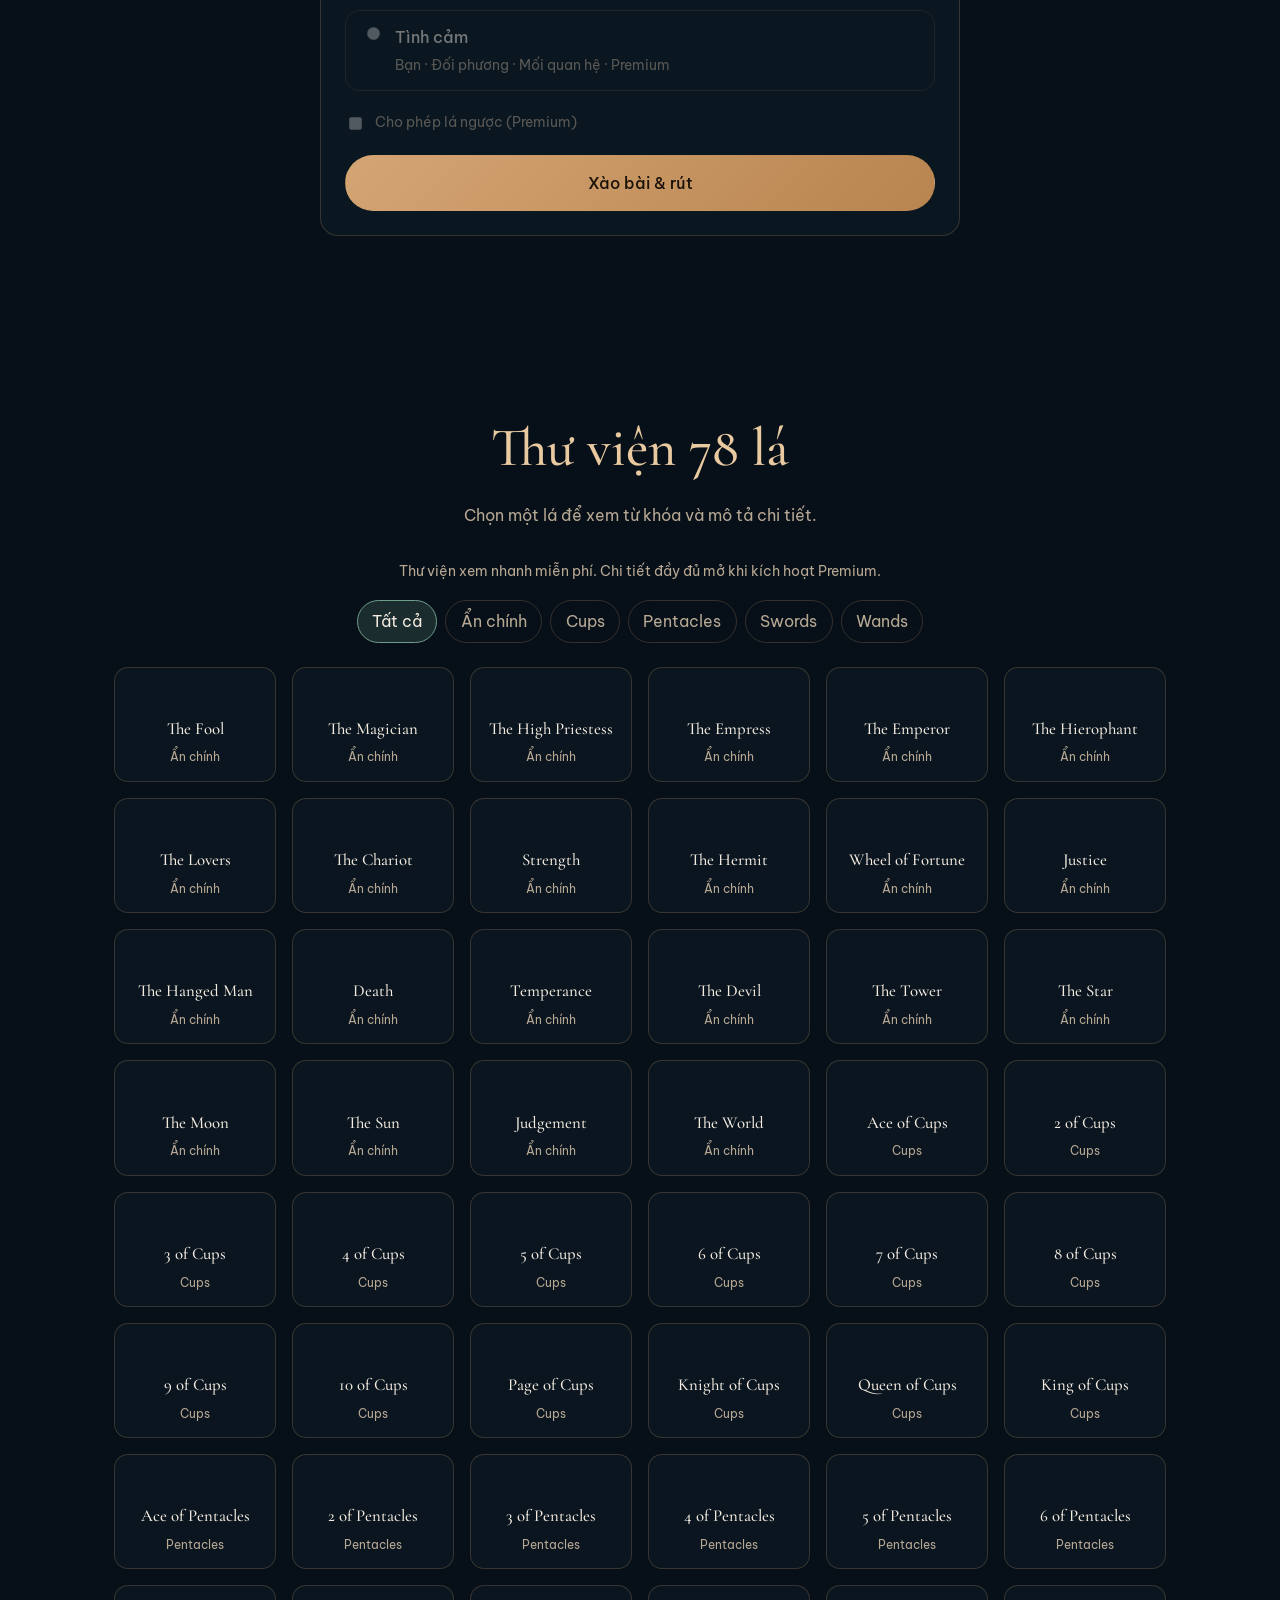
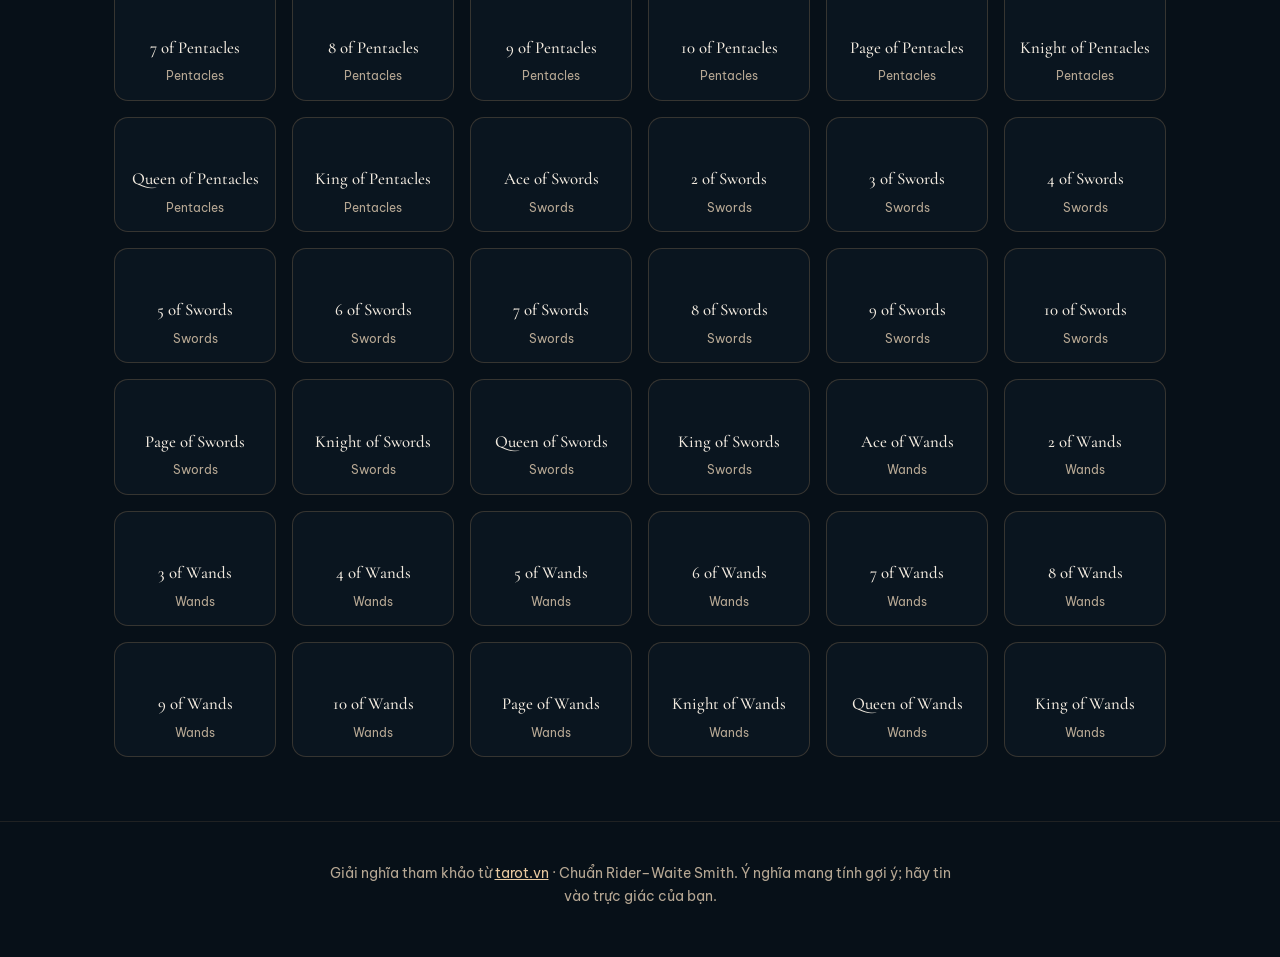
==== commit 7cab46cc: "Add split premium access UI and admin management console Admins can manage users and activation code" ====
--- a/public/index.html
+++ b/public/index.html
@@ -152,49 +152,65 @@
         <button class="dialog-close" aria-label="Đóng">×</button>
       </form>
       <div class="dialog-inner">
-        <h3 class="access-title">Tài khoản & mã kích hoạt</h3>
+        <h3 class="access-title">Mở khóa Premium</h3>
         <p class="access-desc" id="access-dialog-status">Đang tải trạng thái…</p>
 
-        <div class="access-tabs" role="tablist">
-          <button type="button" class="tab active" data-access-tab="code">Mã kích hoạt</button>
-          <button type="button" class="tab" data-access-tab="login">Đăng nhập</button>
-          <button type="button" class="tab" data-access-tab="register">Đăng ký</button>
-        </div>
-
-        <form class="access-panel" id="panel-code" data-panel="code">
-          <label class="field">
-            <span>Mã kích hoạt</span>
-            <input type="text" id="activate-code" placeholder="VD: TAROT-VIP-2026" autocomplete="off" />
-          </label>
-          <button type="submit" class="btn btn-primary btn-wide">Kích hoạt</button>
-        </form>
-
-        <form class="access-panel" id="panel-login" data-panel="login" hidden>
-          <label class="field">
-            <span>Email</span>
-            <input type="email" id="login-email" autocomplete="username" />
-          </label>
-          <label class="field">
-            <span>Mật khẩu</span>
-            <input type="password" id="login-password" autocomplete="current-password" />
-          </label>
-          <button type="submit" class="btn btn-primary btn-wide">Đăng nhập</button>
-        </form>
-
-        <form class="access-panel" id="panel-register" data-panel="register" hidden>
-          <label class="field">
-            <span>Email</span>
-            <input type="email" id="register-email" autocomplete="username" />
-          </label>
-          <label class="field">
-            <span>Mật khẩu (tối thiểu 6 ký tự)</span>
-            <input type="password" id="register-password" autocomplete="new-password" />
-          </label>
-          <button type="submit" class="btn btn-primary btn-wide">Tạo tài khoản</button>
-        </form>
+        <div class="access-split">
+          <section class="access-card">
+            <p class="access-card-kicker">Cách 1</p>
+            <h4>Dùng mã kích hoạt</h4>
+            <p class="access-card-desc">Nhập mã bạn nhận được để mở ngay trên trình duyệt này.</p>
+            <form id="panel-code">
+              <label class="field">
+                <span>Mã kích hoạt</span>
+                <input type="text" id="activate-code" placeholder="VD: TAROT-VIP-2026" autocomplete="off" />
+              </label>
+              <button type="submit" class="btn btn-primary btn-wide">Kích hoạt mã</button>
+            </form>
+          </section>
+
+          <section class="access-card">
+            <p class="access-card-kicker">Cách 2</p>
+            <h4>Tài khoản của bạn</h4>
+            <p class="access-card-desc">Đăng nhập để giữ Premium trên nhiều thiết bị.</p>
+
+            <div class="access-mini-tabs">
+              <button type="button" class="tab active" data-access-tab="login">Đăng nhập</button>
+              <button type="button" class="tab" data-access-tab="register">Tạo tài khoản</button>
+            </div>
+
+            <form class="access-panel" id="panel-login" data-panel="login">
+              <label class="field">
+                <span>Email</span>
+                <input type="email" id="login-email" autocomplete="username" />
+              </label>
+              <label class="field">
+                <span>Mật khẩu</span>
+                <input type="password" id="login-password" autocomplete="current-password" />
+              </label>
+              <button type="submit" class="btn btn-primary btn-wide">Đăng nhập</button>
+            </form>
+
+            <form class="access-panel" id="panel-register" data-panel="register" hidden>
+              <label class="field">
+                <span>Email</span>
+                <input type="email" id="register-email" autocomplete="username" />
+              </label>
+              <label class="field">
+                <span>Mật khẩu (tối thiểu 6 ký tự)</span>
+                <input type="password" id="register-password" autocomplete="new-password" />
+              </label>
+              <button type="submit" class="btn btn-primary btn-wide">Tạo tài khoản</button>
+              <p class="access-card-desc">Sau khi tạo, dùng mã kích hoạt để mở Premium cho tài khoản.</p>
+            </form>
+          </section>
+        </div>
 
         <p class="access-feedback" id="access-feedback" hidden></p>
-        <button type="button" class="btn btn-ghost btn-wide" id="logout-btn" hidden>Đăng xuất</button>
+        <div class="access-footer-actions">
+          <a class="btn btn-ghost" href="/admin.html" id="admin-link" hidden>Quản trị admin</a>
+          <button type="button" class="btn btn-ghost" id="logout-btn" hidden>Đăng xuất</button>
+        </div>
       </div>
     </dialog>
 
--- a/public/styles.css
+++ b/public/styles.css
@@ -316,30 +316,72 @@
   position: relative;
 }
 
-.access-dialog .access-title {
-  margin: 0 0 0.35rem;
+.access-dialog {
+  width: min(880px, calc(100vw - 2rem));
+}
+
+.access-split {
+  display: grid;
+  grid-template-columns: 1fr;
+  gap: 1rem;
+}
+
+@media (min-width: 720px) {
+  .access-split {
+    grid-template-columns: 1fr 1fr;
+    gap: 1.25rem;
+  }
+}
+
+.access-card {
+  border: 1px solid var(--line);
+  border-radius: 16px;
+  padding: 1.1rem 1.15rem 1.25rem;
+  background: rgba(0, 0, 0, 0.18);
+  display: grid;
+  gap: 0.75rem;
+  align-content: start;
+}
+
+.access-card-kicker {
+  margin: 0;
+  font-size: 0.72rem;
+  letter-spacing: 0.16em;
+  text-transform: uppercase;
+  color: var(--jade);
+}
+
+.access-card h4 {
+  margin: 0;
   font-family: var(--font-display);
-  font-size: 1.8rem;
+  font-size: 1.55rem;
+  font-weight: 500;
   color: var(--gold-soft);
-  font-weight: 500;
-}
-
-.access-desc {
-  margin: 0 0 1rem;
-  color: var(--ink-muted);
-  font-size: 0.92rem;
-}
-
-.access-tabs {
+}
+
+.access-card-desc {
+  margin: 0;
+  color: var(--ink-muted);
+  font-size: 0.88rem;
+}
+
+.access-mini-tabs {
+  display: flex;
+  gap: 0.4rem;
+}
+
+.access-footer-actions {
   display: flex;
   flex-wrap: wrap;
-  gap: 0.4rem;
-  margin-bottom: 1rem;
-}
-
-.access-panel {
-  display: grid;
-  gap: 0.85rem;
+  gap: 0.6rem;
+  margin-top: 1rem;
+}
+
+.access-footer-actions .btn {
+  text-decoration: none;
+  display: inline-flex;
+  align-items: center;
+  justify-content: center;
 }
 
 .access-feedback {
